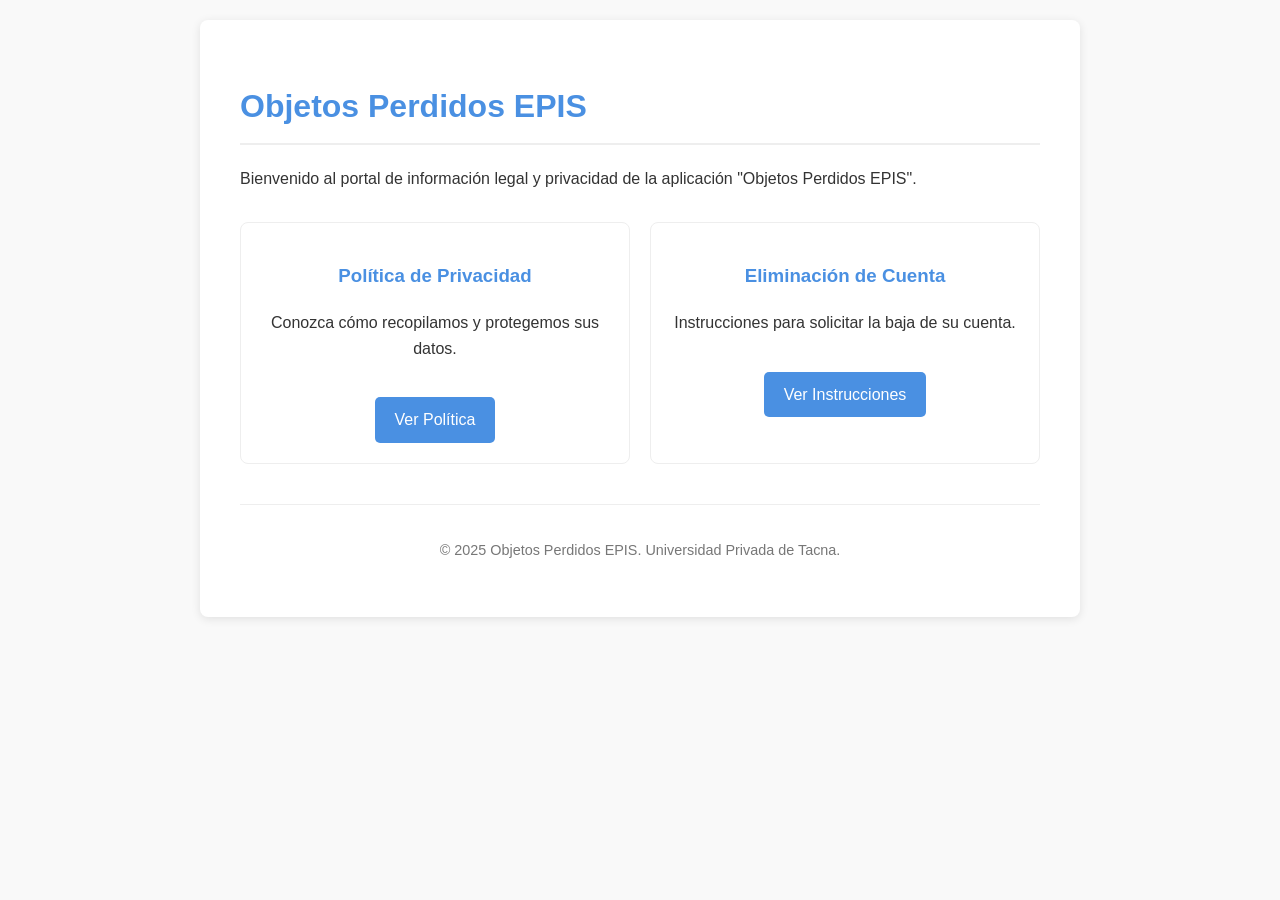
==== index.html @ 6bf43f87 "Update privacy policy with phone number" ====
<!DOCTYPE html>
<html lang="es">
<head>
    <meta charset="UTF-8">
    <meta name="viewport" content="width=device-width, initial-scale=1.0">
    <title>Objetos Perdidos EPIS - Legal</title>
    <link rel="stylesheet" href="styles.css">
    <style>
        .card-container {
            display: flex;
            gap: 20px;
            margin-top: 30px;
            flex-wrap: wrap;
        }
        .card {
            flex: 1;
            min-width: 250px;
            background: #fff;
            padding: 20px;
            border: 1px solid #eee;
            border-radius: 8px;
            text-align: center;
            transition: transform 0.2s;
        }
        .card:hover {
            transform: translateY(-5px);
            box-shadow: 0 5px 15px rgba(0,0,0,0.1);
        }
        .card h3 {
            color: var(--primary-color);
        }
    </style>
</head>
<body>
    <div class="container">
        <h1>Objetos Perdidos EPIS</h1>
        <p>Bienvenido al portal de información legal y privacidad de la aplicación "Objetos Perdidos EPIS".</p>

        <div class="card-container">
            <div class="card">
                <h3>Política de Privacidad</h3>
                <p>Conozca cómo recopilamos y protegemos sus datos.</p>
                <a href="privacy.html" class="btn">Ver Política</a>
            </div>
            <div class="card">
                <h3>Eliminación de Cuenta</h3>
                <p>Instrucciones para solicitar la baja de su cuenta.</p>
                <a href="delete_account.html" class="btn">Ver Instrucciones</a>
            </div>
        </div>

        <div class="footer">
            <p>&copy; 2025 Objetos Perdidos EPIS. Universidad Privada de Tacna.</p>
        </div>
    </div>
</body>
</html>
---- styles.css ----
:root {
    --primary-color: #4a90e2;
    --text-color: #333;
    --bg-color: #f9f9f9;
    --container-bg: #ffffff;
    --font-family: 'Segoe UI', Tahoma, Geneva, Verdana, sans-serif;
}

body {
    font-family: var(--font-family);
    background-color: var(--bg-color);
    color: var(--text-color);
    line-height: 1.6;
    margin: 0;
    padding: 20px;
}

.container {
    max-width: 800px;
    margin: 0 auto;
    background: var(--container-bg);
    padding: 40px;
    border-radius: 8px;
    box-shadow: 0 2px 10px rgba(0,0,0,0.1);
}

h1 {
    color: var(--primary-color);
    border-bottom: 2px solid #eee;
    padding-bottom: 10px;
}

h2 {
    margin-top: 30px;
    color: #555;
}

a {
    color: var(--primary-color);
    text-decoration: none;
}

a:hover {
    text-decoration: underline;
}

.footer {
    margin-top: 40px;
    font-size: 0.9em;
    color: #777;
    text-align: center;
    border-top: 1px solid #eee;
    padding-top: 20px;
}

.btn {
    display: inline-block;
    background-color: var(--primary-color);
    color: white;
    padding: 10px 20px;
    border-radius: 5px;
    margin-top: 20px;
}

.btn:hover {
    background-color: #357abd;
    text-decoration: none;
}
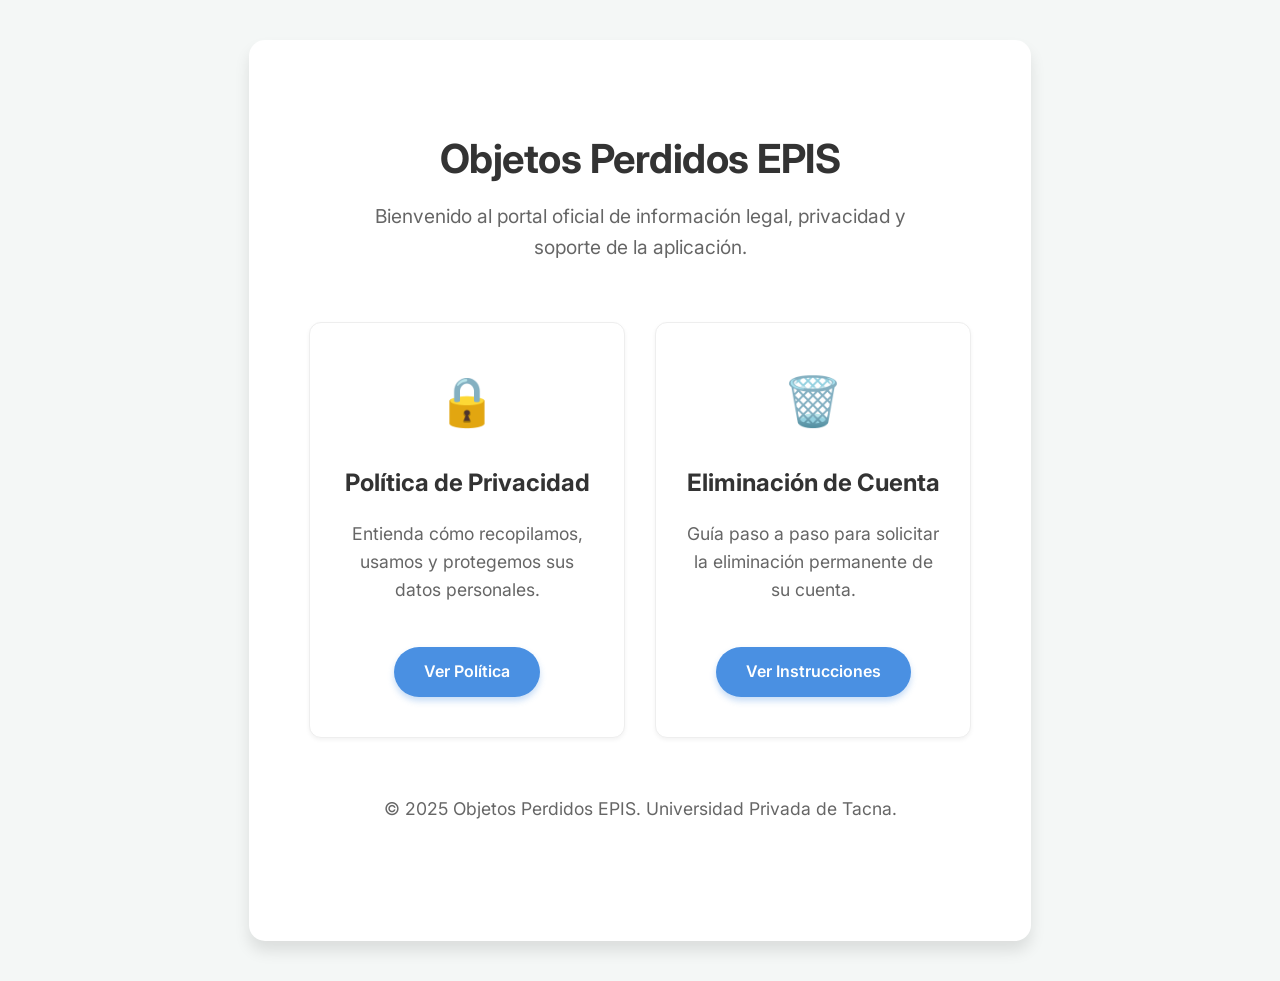
==== commit 1c306f20: "Improve UI for index page" ====
--- a/index.html
+++ b/index.html
@@ -5,46 +5,25 @@
     <meta name="viewport" content="width=device-width, initial-scale=1.0">
     <title>Objetos Perdidos EPIS - Legal</title>
     <link rel="stylesheet" href="styles.css">
-    <style>
-        .card-container {
-            display: flex;
-            gap: 20px;
-            margin-top: 30px;
-            flex-wrap: wrap;
-        }
-        .card {
-            flex: 1;
-            min-width: 250px;
-            background: #fff;
-            padding: 20px;
-            border: 1px solid #eee;
-            border-radius: 8px;
-            text-align: center;
-            transition: transform 0.2s;
-        }
-        .card:hover {
-            transform: translateY(-5px);
-            box-shadow: 0 5px 15px rgba(0,0,0,0.1);
-        }
-        .card h3 {
-            color: var(--primary-color);
-        }
-    </style>
 </head>
 <body>
     <div class="container">
-        <h1>Objetos Perdidos EPIS</h1>
-        <p>Bienvenido al portal de información legal y privacidad de la aplicación "Objetos Perdidos EPIS".</p>
+        <div class="hero">
+            <h1>Objetos Perdidos EPIS</h1>
+            <p>Bienvenido al portal oficial de información legal, privacidad y soporte de la aplicación.</p>
+        </div>
 
         <div class="card-container">
             <div class="card">
+                <span class="card-icon">🔒</span>
                 <h3>Política de Privacidad</h3>
-                <p>Conozca cómo recopilamos y protegemos sus datos.</p>
+                <p>Entienda cómo recopilamos, usamos y protegemos sus datos personales.</p>
                 <a href="privacy.html" class="btn">Ver Política</a>
             </div>
             <div class="card">
+                <span class="card-icon">🗑️</span>
                 <h3>Eliminación de Cuenta</h3>
-                <p>Instrucciones para solicitar la baja de su cuenta.</p>
+                <p>Guía paso a paso para solicitar la eliminación permanente de su cuenta.</p>
                 <a href="delete_account.html" class="btn">Ver Instrucciones</a>
             </div>
         </div>
--- a/styles.css
+++ b/styles.css
@@ -1,9 +1,17 @@
+@import url('https://fonts.googleapis.com/css2?family=Inter:wght@300;400;600;700&display=swap');
+
 :root {
     --primary-color: #4a90e2;
+    --secondary-color: #357abd;
+    --accent-color: #ff6b6b;
     --text-color: #333;
-    --bg-color: #f9f9f9;
+    --text-light: #666;
+    --bg-color: #f4f7f6;
     --container-bg: #ffffff;
-    --font-family: 'Segoe UI', Tahoma, Geneva, Verdana, sans-serif;
+    --font-family: 'Inter', sans-serif;
+    --shadow-sm: 0 2px 4px rgba(0,0,0,0.05);
+    --shadow-md: 0 4px 6px rgba(0,0,0,0.1);
+    --shadow-lg: 0 10px 15px rgba(0,0,0,0.1);
 }
 
 body {
@@ -12,57 +20,137 @@
     color: var(--text-color);
     line-height: 1.6;
     margin: 0;
-    padding: 20px;
+    padding: 0;
+    min-height: 100vh;
+    display: flex;
+    flex-direction: column;
 }
 
 .container {
-    max-width: 800px;
-    margin: 0 auto;
+    max-width: 900px;
+    margin: 40px auto;
     background: var(--container-bg);
-    padding: 40px;
-    border-radius: 8px;
-    box-shadow: 0 2px 10px rgba(0,0,0,0.1);
+    padding: 60px;
+    border-radius: 16px;
+    box-shadow: var(--shadow-lg);
 }
 
 h1 {
-    color: var(--primary-color);
-    border-bottom: 2px solid #eee;
-    padding-bottom: 10px;
+    color: var(--text-color);
+    font-weight: 700;
+    font-size: 2.5rem;
+    margin-bottom: 10px;
+    letter-spacing: -0.5px;
 }
 
 h2 {
-    margin-top: 30px;
-    color: #555;
+    margin-top: 40px;
+    color: var(--text-color);
+    font-weight: 600;
+}
+
+p {
+    color: var(--text-light);
+    font-size: 1.1rem;
 }
 
 a {
     color: var(--primary-color);
     text-decoration: none;
+    font-weight: 500;
+    transition: color 0.2s;
 }
 
 a:hover {
+    color: var(--secondary-color);
     text-decoration: underline;
 }
 
-.footer {
-    margin-top: 40px;
-    font-size: 0.9em;
-    color: #777;
+/* Hero Section for Index */
+.hero {
     text-align: center;
-    border-top: 1px solid #eee;
-    padding-top: 20px;
+    margin-bottom: 60px;
 }
 
+.hero p {
+    font-size: 1.2rem;
+    max-width: 600px;
+    margin: 0 auto;
+}
+
+/* Cards */
+.card-container {
+    display: grid;
+    grid-template-columns: repeat(auto-fit, minmax(300px, 1fr));
+    gap: 30px;
+    margin-top: 40px;
+}
+
+.card {
+    background: #fff;
+    padding: 40px 30px;
+    border-radius: 12px;
+    text-align: center;
+    transition: transform 0.3s ease, box-shadow 0.3s ease;
+    border: 1px solid #eee;
+    box-shadow: var(--shadow-sm);
+}
+
+.card:hover {
+    transform: translateY(-5px);
+    box-shadow: var(--shadow-md);
+    border-color: var(--primary-color);
+}
+
+.card h3 {
+    color: var(--text-color);
+    font-size: 1.5rem;
+    margin-bottom: 15px;
+}
+
+.card-icon {
+    font-size: 3rem;
+    margin-bottom: 20px;
+    display: block;
+}
+
+/* Buttons */
 .btn {
     display: inline-block;
     background-color: var(--primary-color);
-    color: white;
-    padding: 10px 20px;
-    border-radius: 5px;
-    margin-top: 20px;
+    color: white !important;
+    padding: 12px 30px;
+    border-radius: 50px;
+    margin-top: 25px;
+    font-weight: 600;
+    text-decoration: none !important;
+    transition: background-color 0.2s, transform 0.1s;
+    box-shadow: 0 4px 6px rgba(74, 144, 226, 0.3);
 }
 
 .btn:hover {
-    background-color: #357abd;
-    text-decoration: none;
+    background-color: var(--secondary-color);
+    transform: translateY(-1px);
+    box-shadow: 0 6px 8px rgba(74, 144, 226, 0.4);
 }
+
+/* Footer */
+.footer {
+    margin-top: auto;
+    padding: 40px 0;
+    text-align: center;
+    color: #888;
+    font-size: 0.9rem;
+}
+
+/* Responsive */
+@media (max-width: 768px) {
+    .container {
+        margin: 20px;
+        padding: 30px;
+    }
+    
+    h1 {
+        font-size: 2rem;
+    }
+}
